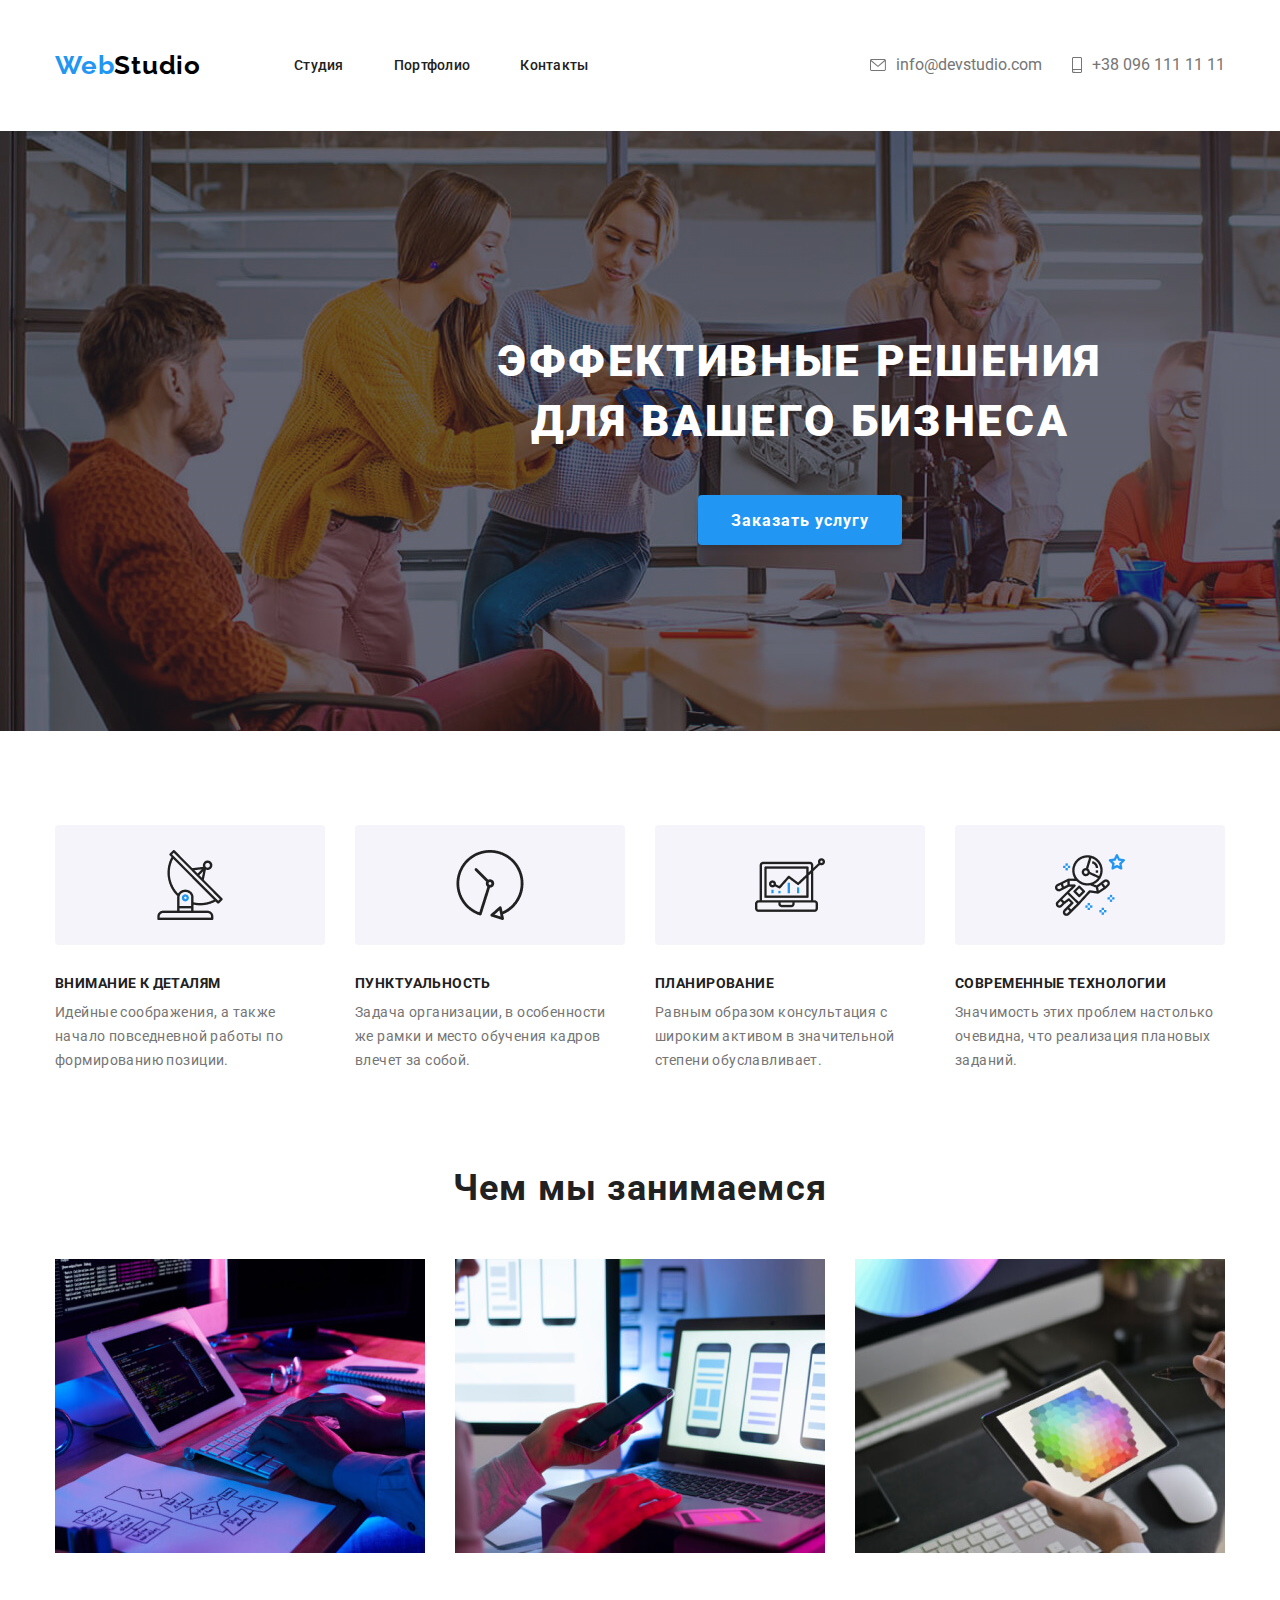
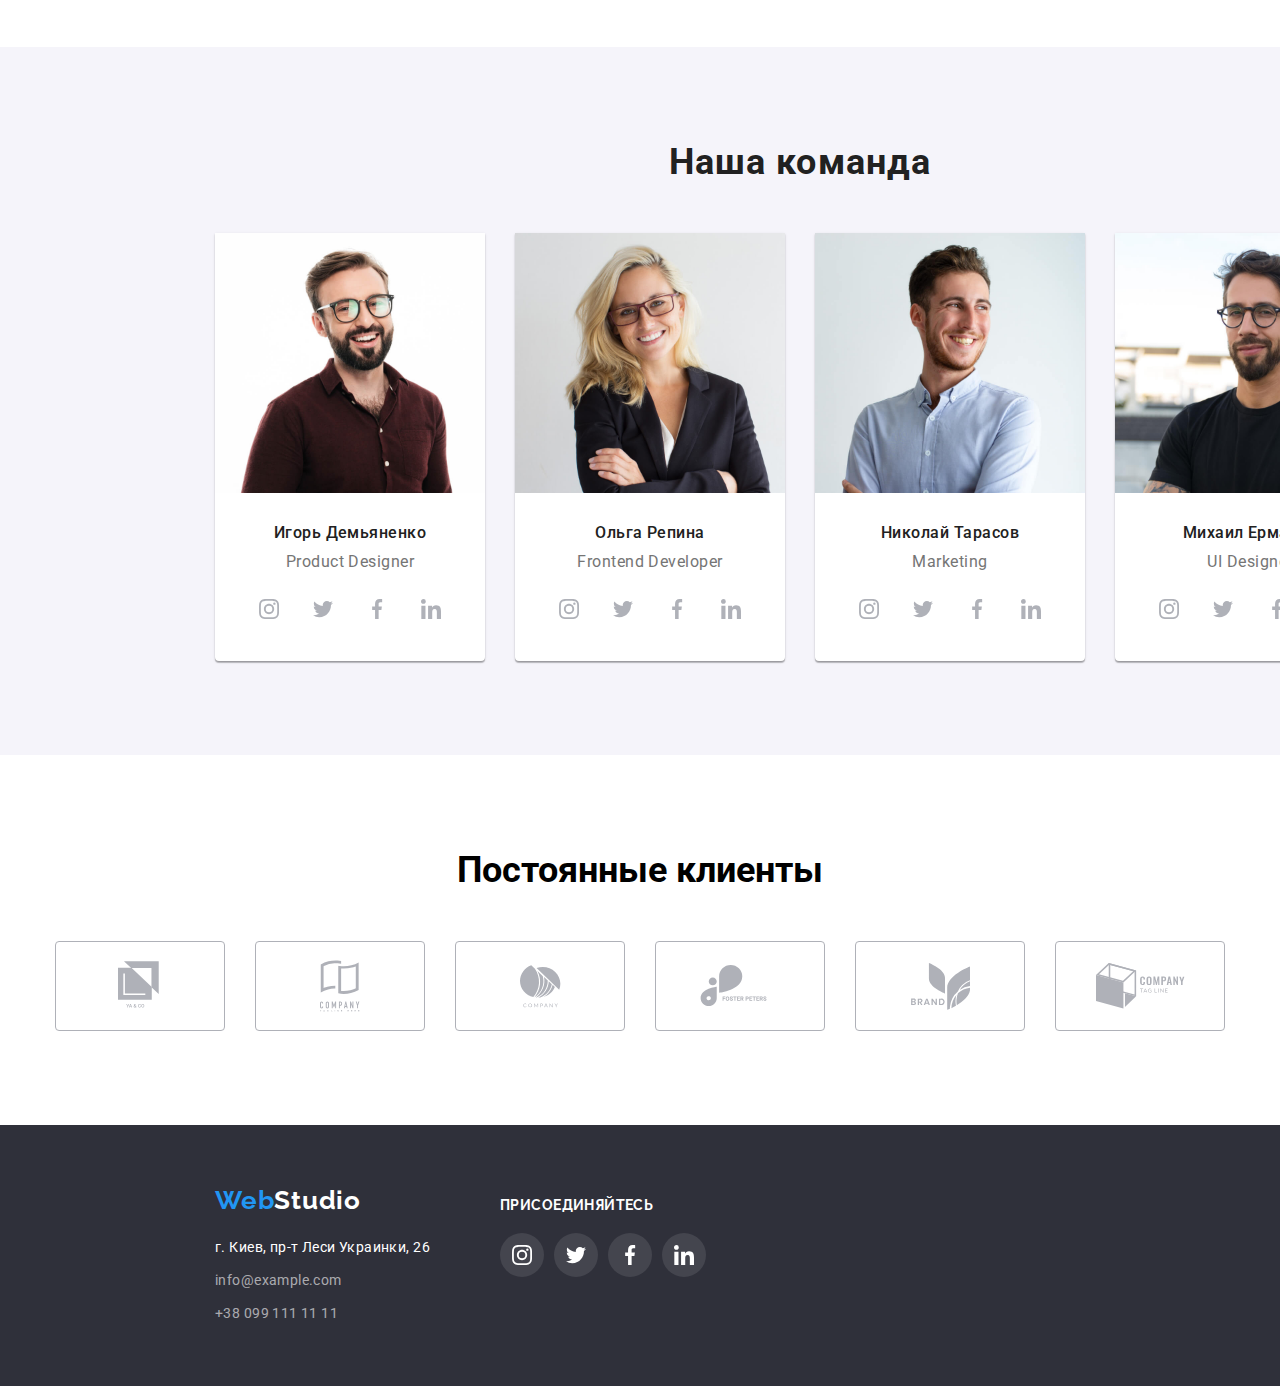
==== index.html @ 6aab523d "Добавляет дз 4" ====
<!DOCTYPE html>
<html lang="ru">
  <head>
    <meta charset="UTF-8" />
    <meta name="viewport" content="width=device-width, initial-scale=1.0" />
    <title>Веб студия</title>
    <link
      rel="stylesheet"
      href="https://cdnjs.cloudflare.com/ajax/libs/modern-normalize/1.0.0/modern-normalize.css"
    />
    <link
      href="https://fonts.googleapis.com/css2?family=Raleway:wght@700&family=Roboto:wght@400;500;900&display=swap"
      rel="stylesheet"
    />
    <link rel="stylesheet" href="./css/styles.css" />
  </head>
  <body>
    <!--Header-->
    <header class="header">
      <div class="container">
        <nav class="navigation">
          <a
            class="logo link"
            href="index.html"
            aria-label="логотип веб студии"
            lang="en"
            ><span class="logo-web">Web</span>Studio</a
          >
          <ul class="listnav list">
            <li class="navigation-list-item">
              <a class="header-link link" href="">Студия</a>
            </li>
            <li class="navigation-list-item">
              <a class="header-link link" href="./portfolio.html">Портфолио</a>
            </li>
            <li class="navigation-list-item">
              <a class="header-link link" href="">Контакты</a>
            </li>
          </ul>
        </nav>
        <ul class="contacts list">
          <li>
            <a
              class="header-contacts mail link"
              href="mailto:info@devstudio.com"
              ><svg width="16" height="12">
                <use href="./images/sprite.svg#icon-mail"></use>
              </svg>
              info@devstudio.com
            </a>
          </li>
          <li>
            <a class="header-contacts tel link" href="tel:+380961111111"
              ><svg width="10" height="16">
                <use href="./images/sprite.svg#icon-phone"></use>
              </svg>
              +38 096 111 11 11</a
            >
          </li>
        </ul>
      </div>
    </header>

    <!--Hero-->
    <main>
      <section class="hero-size hero-img hero-title container-for-all">
        <div class="container">
          <div class="hero-text">
            <h1 class="main-title">
              Эффективные решения<br />для вашего бизнеса
            </h1>
            <button class="btn" type="button">
              <span class="btn-text">Заказать услугу</span>
            </button>
          </div>
        </div>
      </section>
      <!--Advantages-->
      <section class="adv advantages-padding">
        <div class="container">
          <h2 hidden>Преимущества</h2>
          <ul class="list">
            <li class="adv-text antena">
              <h3 class="power-title">Внимание к деталям</h3>
              <p class="power-subtitle">
                Идейные соображения, а также начало повседневной работы по
                формированию позиции.
              </p>
            </li>
            <li class="adv-text clock">
              <h3 class="power-title">Пунктуальность</h3>
              <p class="power-subtitle">
                Задача организации, в особенности же рамки и место обучения
                кадров влечет за собой.
              </p>
            </li>
            <li class="adv-text diagram">
              <h3 class="power-title">Планирование</h3>
              <p class="power-subtitle">
                Равным образом консультация с широким активом в значительной
                степени обуславливает.
              </p>
            </li>
            <li class="adv-text astronaut">
              <h3 class="power-title">Современные технологии</h3>
              <p class="power-subtitle">
                Значимость этих проблем настолько очевидна, что реализация
                плановых заданий.
              </p>
            </li>
          </ul>
        </div>
      </section>
      <!--About us-->
      <section class="about-us about-us-padding">
        <div class="container">
          <h2 class="what-we-do">Чем мы занимаемся</h2>
          <!--Our team photos-->
          <ul class="list img-we-do">
            <li>
              <img
                src="./images/our-work/box1.jpg"
                alt="работник компании создает сайт"
                width="370"
                height="294"
              />
            </li>
            <li>
              <img
                src="./images/our-work/box2.jpg"
                alt="работник компании выбирает дизайн для мобильной версии"
                width="370"
                height="294"
              />
            </li>
            <li>
              <img
                src="./images/our-work/box3.jpg"
                alt="работник компании подбирает цвет в палитре"
                width="370"
                height="294"
              />
            </li>
          </ul>
        </div>
      </section>

      <!--Our team-->
      <section class="our-team-padding container-for-all">
        <div class="container">
          <h2 class="our-team">Наша команда</h2>
          <ul class="list">
            <li class="frame">
              <img
                src="./images/our-team/teamcard1.jpg"
                alt="фото Игоря Демьяненко"
                width="270"
                height="260"
              />
              <h3 class="name">Игорь Демьяненко</h3>
              <p class="position" lang="en">Product Designer</p>
              <ul class="social-links list">
                <li class="social-link-item">
                  <a
                    class="team-social-link link"
                    href=""
                    aria-label="instagram"
                  >
                    <svg width="20" height="20">
                      <use href="./images/sprite.svg#icon-instagram"></use>
                    </svg>
                  </a>
                </li>
                <li class="social-link-item">
                  <a class="team-social-link link" href="" aria-label="twitter">
                    <svg width="20" height="20">
                      <use href="./images/sprite.svg#icon-twitter"></use>
                    </svg>
                  </a>
                </li>
                <li class="social-link-item">
                  <a
                    class="team-social-link link"
                    href=""
                    aria-label="facebook"
                  >
                    <svg width="20" height="20">
                      <use href="./images/sprite.svg#icon-facebook"></use>
                    </svg>
                  </a>
                </li>
                <li class="social-link-item">
                  <a
                    class="team-social-link link"
                    href=""
                    aria-label="linkedin"
                  >
                    <svg width="20" height="20">
                      <use href="./images/sprite.svg#icon-linkedin"></use>
                    </svg>
                  </a>
                </li>
              </ul>
            </li>
            <li class="frame">
              <img
                src="./images/our-team/teamcard2.jpg"
                alt="Ольги Репиной"
                width="270"
                height="260"
              />
              <h3 class="name">Ольга Репина</h3>
              <p class="position" lang="en">Frontend Developer</p>
              <ul class="social-links list">
                <li class="social-link-item">
                  <a
                    class="team-social-link link"
                    href=""
                    aria-label="instagram"
                  >
                    <svg width="20" height="20">
                      <use href="./images/sprite.svg#icon-instagram"></use>
                    </svg>
                  </a>
                </li>
                <li class="social-link-item">
                  <a class="team-social-link link" href="" aria-label="twitter">
                    <svg width="20" height="20">
                      <use href="./images/sprite.svg#icon-twitter"></use>
                    </svg>
                  </a>
                </li>
                <li class="social-link-item">
                  <a
                    class="team-social-link link"
                    href=""
                    aria-label="facebook"
                  >
                    <svg width="20" height="20">
                      <use href="./images/sprite.svg#icon-facebook"></use>
                    </svg>
                  </a>
                </li>
                <li class="social-link-item">
                  <a
                    class="team-social-link link"
                    href=""
                    aria-label="linkedin"
                  >
                    <svg width="20" height="20">
                      <use href="./images/sprite.svg#icon-linkedin"></use>
                    </svg>
                  </a>
                </li>
              </ul>
            </li>
            <li class="frame">
              <img
                src="./images/our-team/teamcard3.jpg"
                alt="фото Николая Тарасова"
                width="270"
                height="260"
              />
              <h3 class="name">Николай Тарасов</h3>
              <p class="position" lang="en">Marketing</p>
              <ul class="social-links list">
                <li class="social-link-item">
                  <a
                    class="team-social-link link"
                    href=""
                    aria-label="instagram"
                  >
                    <svg width="20" height="20">
                      <use href="./images/sprite.svg#icon-instagram"></use>
                    </svg>
                  </a>
                </li>
                <li class="social-link-item">
                  <a class="team-social-link link" href="" aria-label="twitter">
                    <svg width="20" height="20">
                      <use href="./images/sprite.svg#icon-twitter"></use>
                    </svg>
                  </a>
                </li>
                <li class="social-link-item">
                  <a
                    class="team-social-link link"
                    href=""
                    aria-label="facebook"
                  >
                    <svg width="20" height="20">
                      <use href="./images/sprite.svg#icon-facebook"></use>
                    </svg>
                  </a>
                </li>
                <li class="social-link-item">
                  <a
                    class="team-social-link link"
                    href=""
                    aria-label="linkedin"
                  >
                    <svg width="20" height="20">
                      <use href="./images/sprite.svg#icon-linkedin"></use>
                    </svg>
                  </a>
                </li>
              </ul>
            </li>
            <li class="frame">
              <img
                src="./images/our-team/teamcard4.jpg"
                alt="фото Михаила Ермакова"
                width="270"
                height="260"
              />
              <h3 class="name">Михаил Ермаков</h3>
              <p class="position" lang="en">UI Designer</p>
              <ul class="social-links list">
                <li class="social-link-item">
                  <a
                    class="team-social-link link"
                    href=""
                    aria-label="instagram"
                  >
                    <svg width="20" height="20">
                      <use href="./images/sprite.svg#icon-instagram"></use>
                    </svg>
                  </a>
                </li>
                <li class="social-link-item">
                  <a class="team-social-link link" href="" aria-label="twitter">
                    <svg width="20" height="20">
                      <use href="./images/sprite.svg#icon-twitter"></use>
                    </svg>
                  </a>
                </li>
                <li class="social-link-item">
                  <a
                    class="team-social-link link"
                    href=""
                    aria-label="facebook"
                  >
                    <svg width="20" height="20">
                      <use href="./images/sprite.svg#icon-facebook"></use>
                    </svg>
                  </a>
                </li>
                <li class="social-link-item">
                  <a
                    class="team-social-link link"
                    href=""
                    aria-label="linkedin"
                  >
                    <svg width="20" height="20">
                      <use href="./images/sprite.svg#icon-linkedin"></use>
                    </svg>
                  </a>
                </li>
              </ul>
            </li>
          </ul>
        </div>
      </section>
      <!-- Our clients -->
      <section class="clients">
        <div class="container">
          <h2 class="title clients-title">Постоянные клиенты</h2>
          <ul class="clients-list list">
            <li class="clients-list-item">
              <a class="clients-logo-link" href="">
                <svg width="45" height="50">
                  <use href="./images/sprite.svg#icon-logo-yaco"></use>
                </svg>
              </a>
            </li>
            <li class="clients-list-item">
              <a class="clients-logo-link" href="">
                <svg width="40" height="52">
                  <use href="./images/sprite.svg#icon-logo-tagline-here"></use>
                </svg>
              </a>
            </li>
            <li class="clients-list-item">
              <a class="clients-logo-link" href="">
                <svg width="41" height="43">
                  <use href="./images/sprite.svg#icon-logo-company"></use>
                </svg>
              </a>
            </li>
            <li class="clients-list-item">
              <a class="clients-logo-link" href="">
                <svg width="80" height="42">
                  <use href="./images/sprite.svg#icon-logo-foster-peter"></use>
                </svg>
              </a>
            </li>
            <li class="clients-list-item">
              <a class="clients-logo-link" href="">
                <svg width="59" height="47">
                  <use href="./images/sprite.svg#icon-logo-brand"></use>
                </svg>
              </a>
            </li>
            <li class="clients-list-item">
              <a class="clients-logo-link" href="">
                <svg width="89" height="46">
                  <use href="./images/sprite.svg#icon-logo-tag-line"></use>
                </svg>
              </a>
            </li>
          </ul>
        </div>
      </section>
    </main>
    <!--Footer-Сontacts-->
    <footer class="footer container-for-all">
      <section class="footer-section footer-padding">
        <div class="container">
          <div class="footer-first">
            <h2 hidden>Контакты</h2>
            <div class="footer-logo-margin">
              <a
                class="link footer-logo"
                href="index.html"
                aria-label="логотип веб студии"
                lang="en"
                ><span class="footerlogo-web">Web</span>Studio</a
              >
            </div>
            <address>
              <ul class="list">
                <li class="address-margin">
                  <a
                    class="link street"
                    href="https://goo.gl/maps/fiabQLBE6Hv75SHZ6"
                    target="blank"
                    ><span class="stereet"
                      >г. Киев, пр-т Леси Украинки, 26</span
                    ></a
                  >
                </li>
                <li class="adress-margin">
                  <a class="footer-links link" href="mailto:info@example.com"
                    >info@example.com</a
                  >
                </li>
                <li class="adress-margin">
                  <a class="footer-links link" href="tel:+380991111111"
                    >+38 099 111 11 11</a
                  >
                </li>
              </ul>
            </address>
          </div>
          <div class="footer-social-links">
            <p>присоединяйтесь</p>
            <ul class="goin-social-links list">
              <li class="social-link-item">
                <a
                  class="footer-social-link link"
                  href=""
                  aria-label="instagram"
                >
                  <svg width="20" height="20">
                    <use href="./images/sprite.svg#icon-instagram"></use>
                  </svg>
                </a>
              </li>
              <li class="social-link-item">
                <a class="footer-social-link link" href="" aria-label="twitter">
                  <svg width="20" height="20">
                    <use href="./images/sprite.svg#icon-twitter"></use>
                  </svg>
                </a>
              </li>
              <li class="social-link-item">
                <a
                  class="footer-social-link link"
                  href=""
                  aria-label="facebook"
                >
                  <svg width="20" height="20">
                    <use href="./images/sprite.svg#icon-facebook"></use>
                  </svg>
                </a>
              </li>
              <li class="social-link-item">
                <a
                  class="footer-social-link link"
                  href=""
                  aria-label="linkedin"
                >
                  <svg width="20" height="20">
                    <use href="./images/sprite.svg#icon-linkedin"></use>
                  </svg>
                </a>
              </li>
            </ul>
          </div>
        </div>
      </section>
    </footer>
  </body>
</html>
---- css/styles.css ----
:root {
  --main-font: "Roboto", sans-serif;
  --main-text-color: #212121;
  --web-word-color: #2196f3;
  --studio-word-color: #000000;
  --header-link-hover-f-a: #2196f3;
  --filter-hover-f-a: #ffffff;
}
*,
*::before,
*::after {
  margin: 0;
  padding: 0;
}
body {
  font-family: var(--main-font);
  font-style: normal;
}
img {
  display: block;
}
.link {
  text-decoration: none;
}
.list {
  list-style: none;
  font-style: normal;
}
.container {
  width: 1200px;
  padding: 0 15px;
  margin: 0 auto;
}
.container-for-all{
  width: 1600px;
  margin: 0 auto;
}
/*  ============ HEADER  ============ */
.header {
  padding: 24px 0 25px;
}

.header .container {
  display: flex;
  align-items: center;
}
.navigation {
  display: flex;
  align-items: center;
}
.header .contacts {
  display: flex;
  margin-left: auto;
}

.header .contacts .mail {
  margin-right: 30px;
}

.header-link {
  font-weight: 500;
  font-size: 14px;
  line-height: 1.143;
  letter-spacing: 0.02em;
  color: var(--main-text-color);
}

.logo {
  margin-right: 93px;

  font-family: Raleway;
  font-weight: 700;
  font-size: 26px;
  line-height: 1.192;
  letter-spacing: 0.03em;
  color: var(--studio-word-color);
}
.logo-web {
  color: var(--web-word-color);
}
.navigation-list-item:not(:last-child) {
  margin-right: 50px;
}
.header-contacts > svg {
  margin-right: 10px;
  fill: #757575;
}

.listnav {
  display: flex;
  font-weight: 500;
  font-size: 14px;
  line-height: 1.142;
  letter-spacing: 0.02em;
}
.contacts {
  display: flex;
}
.header-link:hover,
.header-link:focus {
  color: var(--header-link-hover-f-a);
}
.header-contacts {
  color: #757575;
}
.header-contacts > svg {
  fill: #757575;
}
.header-contacts:hover > svg {
  fill: var(--header-link-hover-f-a);
}
.header .tel,
.header .mail {
  display: flex;
  align-items: center;
  padding-top: 32px;
  padding-bottom: 32px;
}
.header-contacts:hover,
.header-contacts:focus,
.header-contacts:active {
  color: var(--header-link-hover-f-a);
}

/*  ============ END HEADER  ============ */
/*  ============ HERO  ============ */

.hero-text {
  padding: 200px 0;
}

.hero-title {
  font-weight: 900;
  font-size: 44px;
  line-height: 1.364;
  text-align: center;
  letter-spacing: 0.06em;
  text-transform: uppercase;
  color: #ffffff;
}
.hero-img {
  background-color: #c4c4c4;
  text-align: center;
  background-image: linear-gradient(
      rgba(47, 48, 58, 0.4),
      rgba(47, 48, 58, 0.4)
    ),
    url(../images/hero/hero.jpg);
background-repeat: no-repeat;
background-position: center;
background-size: auto auto;
}
.hero-size{
width: 1600px;
height: 600px;
}
 .hero-title .btn {
  font-weight: 700;
  font-size:16px;
  line-height: 1.875;
  letter-spacing:0.06em;
  color: #ffffff;

  padding: 10px 32px;
  min-width: 200px;
  height: 50px;
  left: 700px;
  top: 430px;
  background: rgba(33, 150, 243, 1);
  box-shadow: 0px 4px 4px rgba(0, 0, 0, 0.15);
  border: 1px solid transparent;
  border-radius: 4px;
}
.main-title{
margin-bottom: 30px;
font-weight: 900;
font-size: 44px;
line-height: 1.364;
text-align: center;
letter-spacing: 0.06em;
text-transform: uppercase;
color: #FFFFFF;
}

/*  ============ END HERO  ============ */

/*  ============ Advantages "Power"============ */
.adv-text::before {
  content: "";
  display: block;
  background-color: #f5f4fa;
  width: 270px;
  height: 120px;
  left: 515px
  top: 774px;
  border-radius: 4px;}

.antena::before{
  content:"";
  background-image: url(../images/advantages/antena.png);
  background-repeat: no-repeat;
  background-position:  center;
}
.clock::before{
  content:"";
  background-image: url(../images/advantages/clock.png);
  background-repeat: no-repeat;
  background-position:  center;
}
.diagram::before{
  content:"";
  background-image: url(../images/advantages/diagram.png);
  background-repeat: no-repeat;
  background-position:  center;
}
.astronaut::before{
  content:"";
  background-image: url(../images/advantages/astronaut.png);
  background-repeat: no-repeat;
  background-position:  center;
}


.advantages-padding {
  padding-top: 94px;
}
.adv .list {
  display: flex;
  justify-content: space-between;
}

.power-title {
  margin-top:30px;
  font-weight: 700;
  font-size: 14px;
  line-height: 1.143;
  letter-spacing: 0.03em;
  text-transform: uppercase;
  color: var(--main-text-color);
}
.power-subtitle {
  width: 270px;

  margin-top: 10px;
  font-weight: 400;
  font-size: 14px;
  line-height: 1.714;
  letter-spacing: 0.03em;
  color: #757575;
}
/*  ============ End Advantages "Power" ============ */

/*  ============ About us ============ */
.about-us-padding {
  padding-top: 94px;
  padding-bottom: 94px;
}

.what-we-do {
  margin-bottom: 50px;

  font-weight: 700;
  font-size: 36px;
  line-height: 1.167;
  text-align: center;
  letter-spacing: 0.03em;
  color: var(--main-text-color);
}
.img-we-do {
  display: flex;
  justify-content: space-between;
}
/*  ============ End About us ============ */

/*  ============ Our team ============ */
.social-links{
margin:16px 32px 30px 32px;
}
.team-social-link {
  display: flex;
  justify-content: center;
  width: 44px;
  height: 44px;
  border-radius: 50%;
}

.team-social-link:hover {
  background-color:  #2196f3;
}

.team-social-link > svg {
  align-self: center;
  fill: #afb1b8;
}

.team-social-link:hover > svg {
  fill: #ffffff;
}
.our-team-padding {
  padding-top: 94px;
  padding-bottom: 94px;
  background-color: #F5F4FA;
}
.our-team-padding .list {
  display: flex;
  justify-content: space-between;
}

.frame {
  width: 270px;
  height: 428px;
  background: #ffffff;
  box-shadow: 0px 1px 3px rgba(0, 0, 0, 0.12), 0px 1px 1px rgba(0, 0, 0, 0.14),
  0px 2px 1px rgba(0, 0, 0, 0.2);
  border-radius: 0px 0px 4px 4px; */
}
.our-team {
  margin-bottom: 50px;

  font-weight: 700;
  font-size: 36px;
  line-height: 1.167;
  text-align: center;
  letter-spacing: 0.03em;
  color: var(--main-text-color);
}
.name {
  margin-top: 30px;

  font-weight: 500;
  font-size: 16px;
  line-height: 1.188;
  text-align: center;
  letter-spacing: 0.03em;
  color: #212121;
}
.position {
  margin-top: 10px;

  font-weight: 400;
  font-size: 16px;
  line-height: 1.188;
  text-align: center;
  letter-spacing: 0.03em;
  color: #757575;
}
/*  ============ End Our team ============ */

/* =============== CLIENTS ===================== */
.clients {
  padding-top: 94px;
  padding-bottom: 94px;
}

.clients-title {
  margin-top: 0;
  margin-bottom: 50px;
  text-align: center;
  font-family: Roboto;
font-size: 36px;
font-weight: 700;
line-height: 1.167;
letter-spacing: 0,03em;
text-align: center;

}

.clients-list {
  display: flex;
}

.clients-list-item:not(:last-child) {
  margin-right: 30px;
}

.clients-logo-link {
  display: flex;
  justify-content: center;
  width: 170px;
  height: 90px;
  border: 1px solid #afb1b8;
  box-sizing: border-box;
  border-radius: 4px;
}

.clients-logo-link:hover {
  border-color: #2196f3;
}

.clients-logo-link > svg {
  align-self: center;
  fill: #afb1b8;
}

.clients-logo-link:hover > svg {
  fill: #2196f3;
}
/* =============== END CLIENTS ===================== */


/*  ============ FOOTER CONTACTS  ============ */
.footer .container{
  display: flex;
}
.footer {
  background: #2f303a;
}
.footer-padding {
  padding: 60px 0;
}
.footer-logo-margin {
  margin-bottom: 20px;
}

.footer-logo {
  font-family: Raleway;
  font-weight: 700;
  font-size: 26px;
  line-height: 1.192;
  letter-spacing: 0.03em;
  color: #ffffff;
}

.footerlogo-web {
  color: var(--web-word-color);
}

.footer-links {
  display: inline-block;
  margin-top: 9px;

  font-weight: 400;
  font-size: 14px;
  line-height: 1.714;
  letter-spacing: 0.03em;
  color: rgba(255, 255, 255, 0.6);
}
.street {
  font-weight: 400;
  font-size: 14px;
  line-height: 1.714;
  letter-spacing: 0.03em;
  color: #ffffff;
}

.footer-first{
  margin-right: 70px;;
}
.goin-social-links{
  display: flex;
}
.social-link-item:not(:last-child){
  margin-right: 10px;
}
.footer-social-links > p {
  margin-top: 12px;
  margin-bottom: 20px;
  color: #ffffff;
  font-family: Raleway, sans-serif;
  font-weight: bold;
  font-size: 14px;
  line-height: 1.143;
  letter-spacing: 0.03em;
  text-transform: uppercase;
}

.footer-social-link {
  display: flex;
  justify-content: center;
  width: 44px;
  height: 44px;
  background-color: rgba(255, 255, 255, 0.1);
  border-radius: 50%;
}

.footer-social-link:hover {
  background-color: #2196f3;
}

.footer-social-link > svg {
  align-self: center;
  fill:#ffffff;

}
  



/*  ============ END FOOTER CONTACTS  ============ */

/*  ============ main content portfolio page  ============ */

.portfolio-filter .filter-items {
  display: flex;
}
.filter-items {
  padding: 94px 280px 50px;
  justify-content: space-between;
}

.filter-items:not(:last-child) {
  margin-right: 8px;
}

.filter {
  padding: 6px 22px;

  font-weight: 500;
  font-size: 16px;
  line-height: 1.625;
  text-align: center;
  letter-spacing: 0.03em;
  color: var(--main-text-color);
  min-width: 128px;
  height: 38px;
  background: #f5f4fa;
  border-radius: 4px;
}
.filter:hover,
.filter:focus,
.filter:active {
  color: var(--filter-hover-f-a);
  min-width: 73px;
  height: 38px;
  background: #2196f3;
  box-shadow: 0px 3px 1px rgba(0, 0, 0, 0.1), 0px 1px 2px rgba(0, 0, 0, 0.08),
    0px 2px 2px rgba(0, 0, 0, 0.12);
  border-radius: 4px;
}

.portfolio-preview {
  padding-bottom: 94px;
}
.preview-list {
  display: flex;
  flex-wrap: wrap;
  justify-content: space-between;
}
.text-portfolio {
  padding: 20px 24px;
  background: #ffffff;
  border-width: 0px 1px 1px 1px;
  border-style: solid;
  border-color: #eeeeee;
}
.project-name {
  margin-bottom: 4px;
}
.item-portfolio {
  margin-bottom: 30px;
  width: 370px;
  height: 404px;
}
.item-portfolio:hover {
  box-shadow: 0px 1px 1px rgba(0, 0, 0, 0.12), 0px 4px 4px rgba(0, 0, 0, 0.06),
    1px 4px 6px rgba(0, 0, 0, 0.16);
}
.preview-list .project-name {
  font-weight: 700;
  font-size: 18px;
  line-height: 2;
  letter-spacing: 0.06em;
  color: var(--main-text-color);
}
.project-type {
  font-weight: 400;
  font-size: 16px;
  line-height: 1.875;
  letter-spacing: 0.03em;
  color: #757575;
}
/*  ============end  main content portfolio page  ============ */
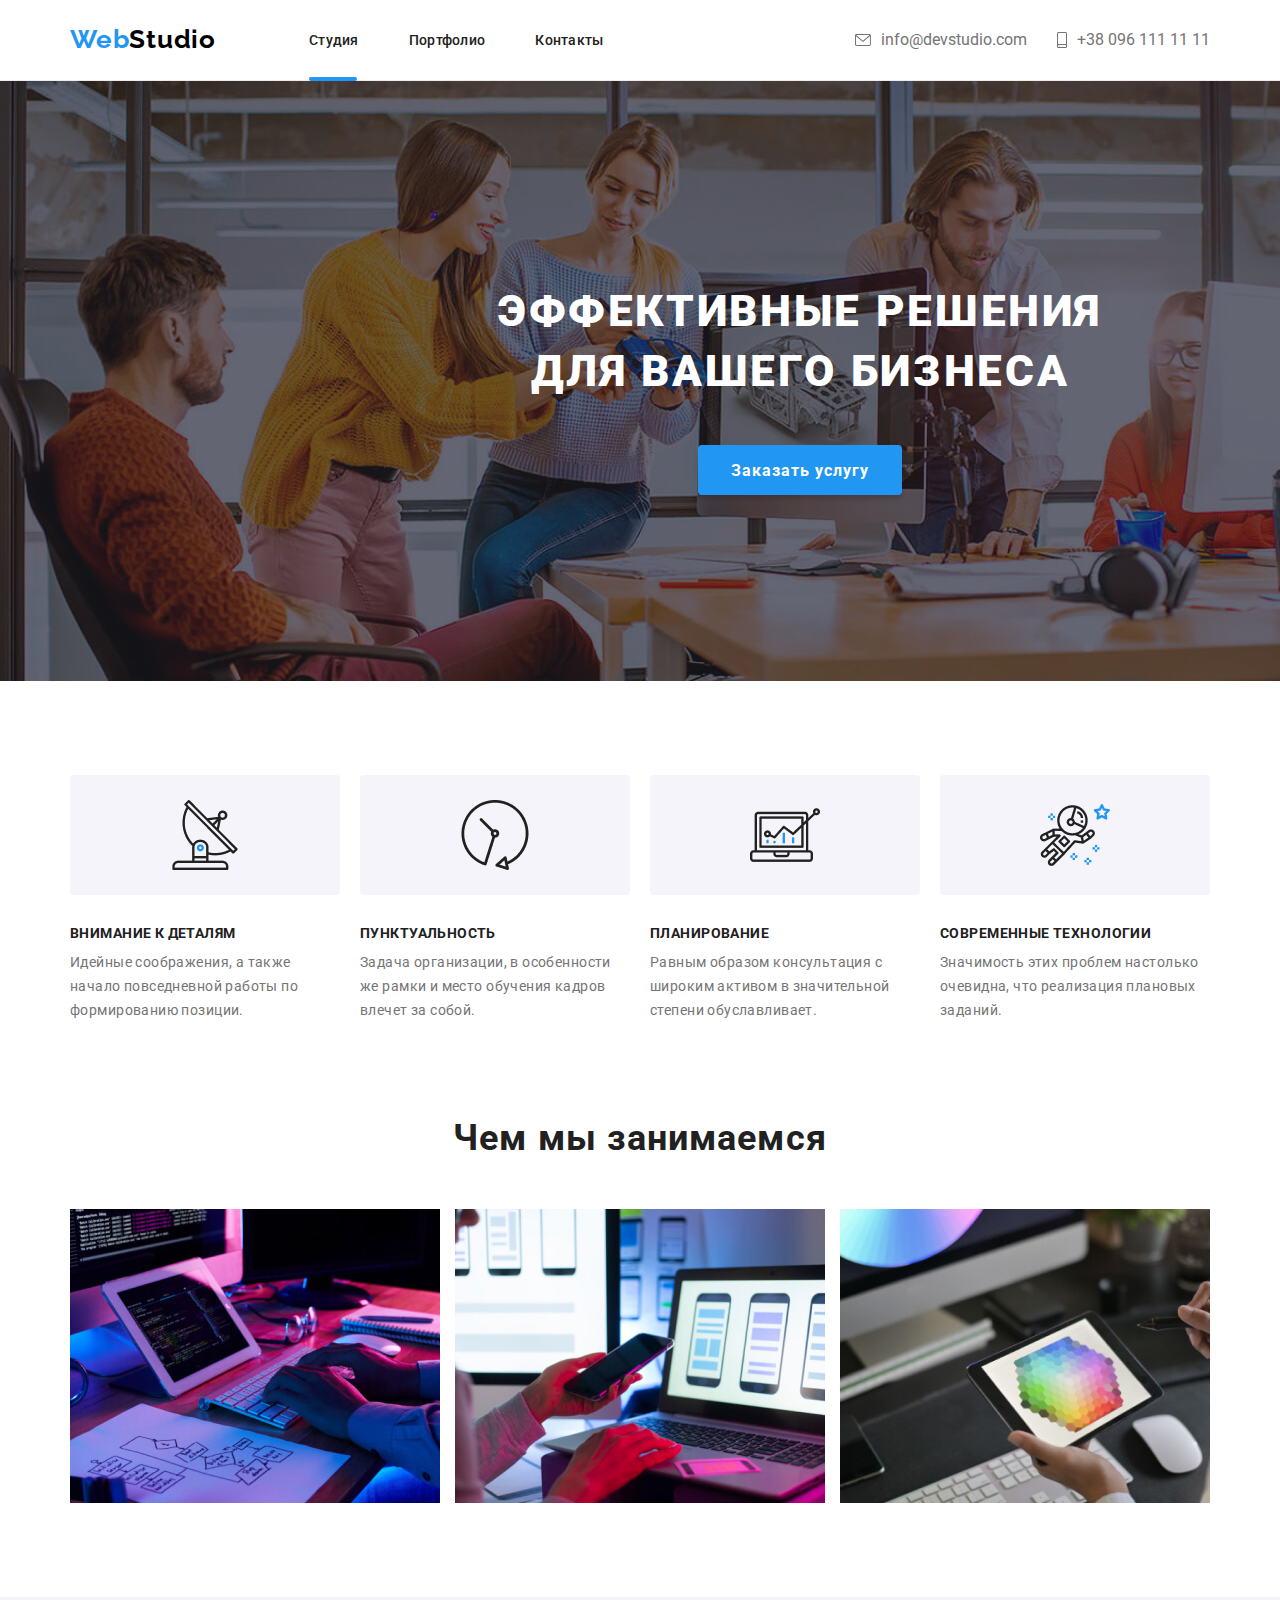
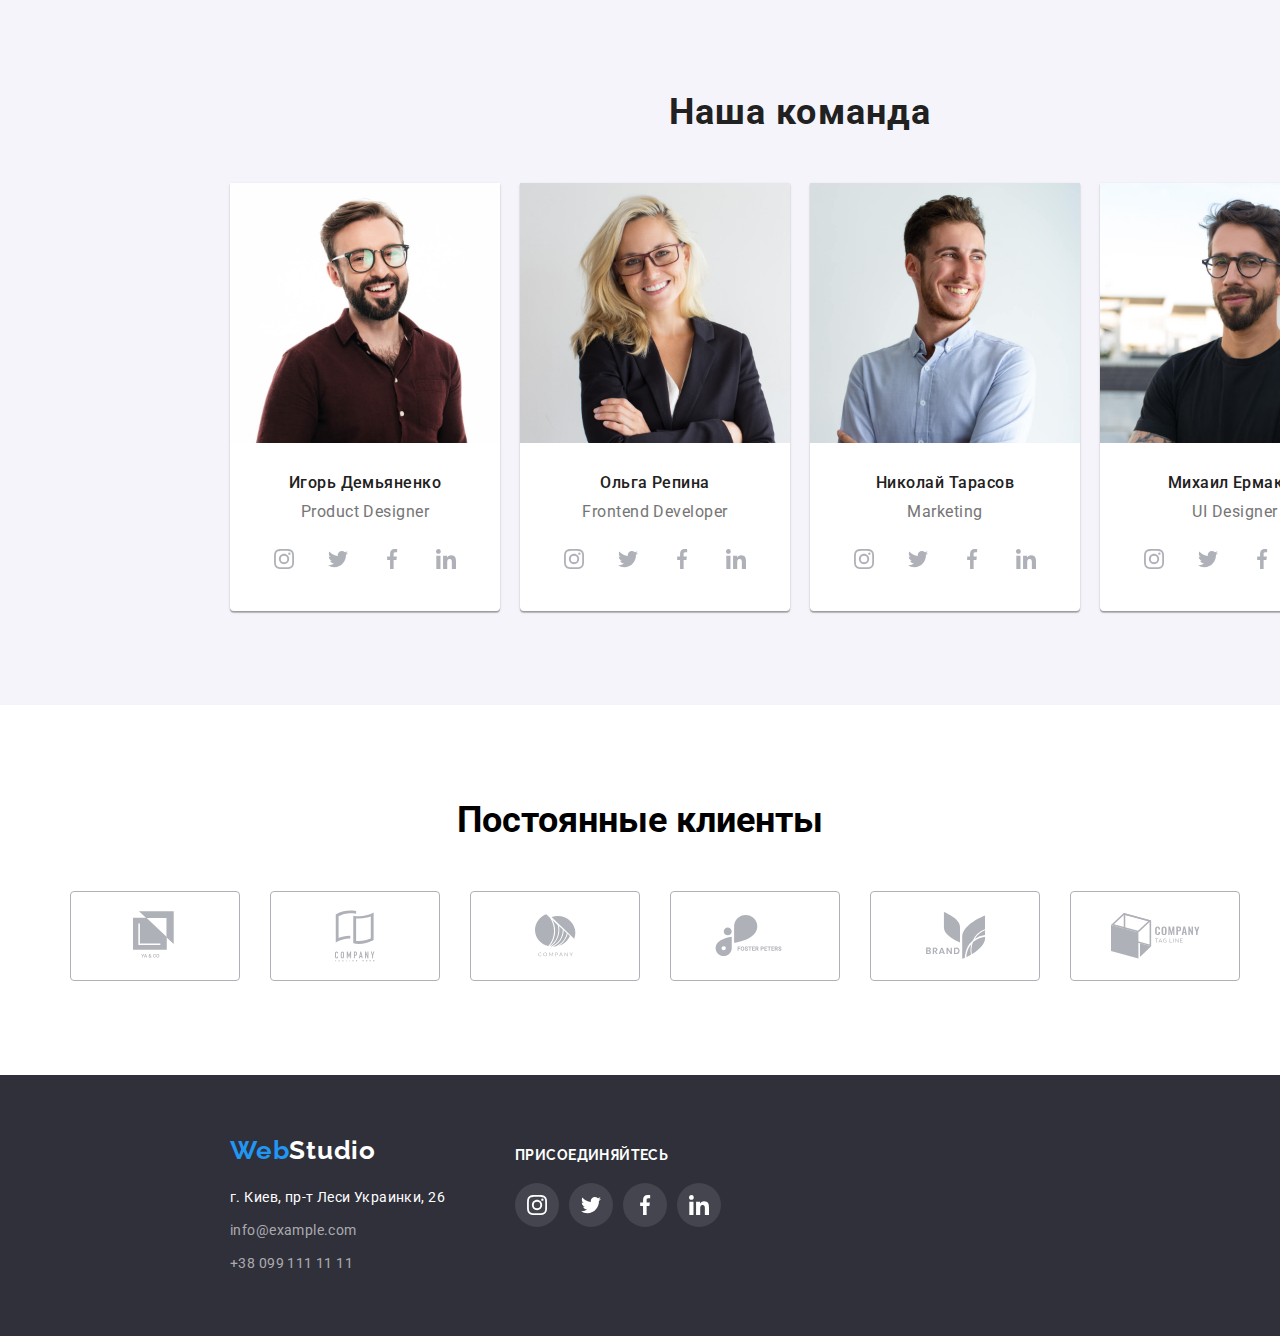
==== commit 1d5b0e4f: "Добавляет псевдоэлемент и бордер в хедере" ====
--- a/index.html
+++ b/index.html
@@ -27,8 +27,8 @@
             ><span class="logo-web">Web</span>Studio</a
           >
           <ul class="listnav list">
-            <li class="navigation-list-item">
-              <a class="header-link link" href="">Студия</a>
+            <li class="navigation-list-item studio">
+              <a class="header-link link " href="">Студия</a>
             </li>
             <li class="navigation-list-item">
               <a class="header-link link" href="./portfolio.html">Портфолио</a>
--- a/css/styles.css
+++ b/css/styles.css
@@ -27,7 +27,7 @@
   font-style: normal;
 }
 .container {
-  width: 1200px;
+  width: 1170px;
   padding: 0 15px;
   margin: 0 auto;
 }
@@ -36,13 +36,22 @@
   margin: 0 auto;
 }
 /*  ============ HEADER  ============ */
-.header {
-  padding: 24px 0 25px;
-}
-
+/* .header {
+  padding-top: 24px; 
+  padding-bottom:25px;
+} */
+
+.logo{
+  padding-top: 24px; 
+  padding-bottom:25px;
+}
+.header{
+border-bottom:1px solid #ECECEC; 
+}
 .header .container {
   display: flex;
   align-items: center;
+  
 }
 .navigation {
   display: flex;
@@ -52,19 +61,18 @@
   display: flex;
   margin-left: auto;
 }
-
 .header .contacts .mail {
   margin-right: 30px;
 }
-
 .header-link {
   font-weight: 500;
   font-size: 14px;
   line-height: 1.143;
   letter-spacing: 0.02em;
   color: var(--main-text-color);
-}
-
+  padding-top:32px;
+  padding-bottom:32px;
+}
 .logo {
   margin-right: 93px;
 
@@ -74,18 +82,44 @@
   line-height: 1.192;
   letter-spacing: 0.03em;
   color: var(--studio-word-color);
+  /* padding:24px 0px 25px; */
 }
 .logo-web {
   color: var(--web-word-color);
 }
 .navigation-list-item:not(:last-child) {
   margin-right: 50px;
+}
+ 
+.navigation-list-item{
+font-family: Roboto;
+font-style: 400;
+font-weight: 500;
+font-size: 14px;
+line-height: 1.142;
+letter-spacing: 0.02em;
+color: #212121;
+}
+.listnav{
+  position: relative;
+  padding-top:32px;
+  padding-bottom:32px;
+}
+.studio::after{
+content:"";
+display: block;
+position: absolute;
+left:0;
+bottom:-1px;
+width: 48px;
+height: 4px;
+background: #2196F3;
+border-radius: 2px;
 }
 .header-contacts > svg {
   margin-right: 10px;
   fill: #757575;
 }
-
 .listnav {
   display: flex;
   font-weight: 500;
@@ -113,8 +147,8 @@
 .header .mail {
   display: flex;
   align-items: center;
-  padding-top: 32px;
-  padding-bottom: 32px;
+  /* padding-top: 32px;
+  padding-bottom: 32px; */
 }
 .header-contacts:hover,
 .header-contacts:focus,
@@ -154,6 +188,17 @@
 width: 1600px;
 height: 600px;
 }
+.main-title{
+margin-bottom: 30px;
+font-weight: 900;
+font-size: 44px;
+line-height: 1.364;
+text-align: center;
+letter-spacing: 0.06em;
+text-transform: uppercase;
+color: #FFFFFF;
+}
+
  .hero-title .btn {
   font-weight: 700;
   font-size:16px;
@@ -170,16 +215,6 @@
   box-shadow: 0px 4px 4px rgba(0, 0, 0, 0.15);
   border: 1px solid transparent;
   border-radius: 4px;
-}
-.main-title{
-margin-bottom: 30px;
-font-weight: 900;
-font-size: 44px;
-line-height: 1.364;
-text-align: center;
-letter-spacing: 0.06em;
-text-transform: uppercase;
-color: #FFFFFF;
 }
 
 /*  ============ END HERO  ============ */
@@ -489,7 +524,16 @@
 /*  ============ END FOOTER CONTACTS  ============ */
 
 /*  ============ main content portfolio page  ============ */
-
+.portfolio::after{
+content:"";
+display: block;
+position: absolute;
+bottom:-1px;
+width: 78px;
+height: 4px;
+background: #2196F3;
+border-radius: 2px;
+}
 .portfolio-filter .filter-items {
   display: flex;
 }
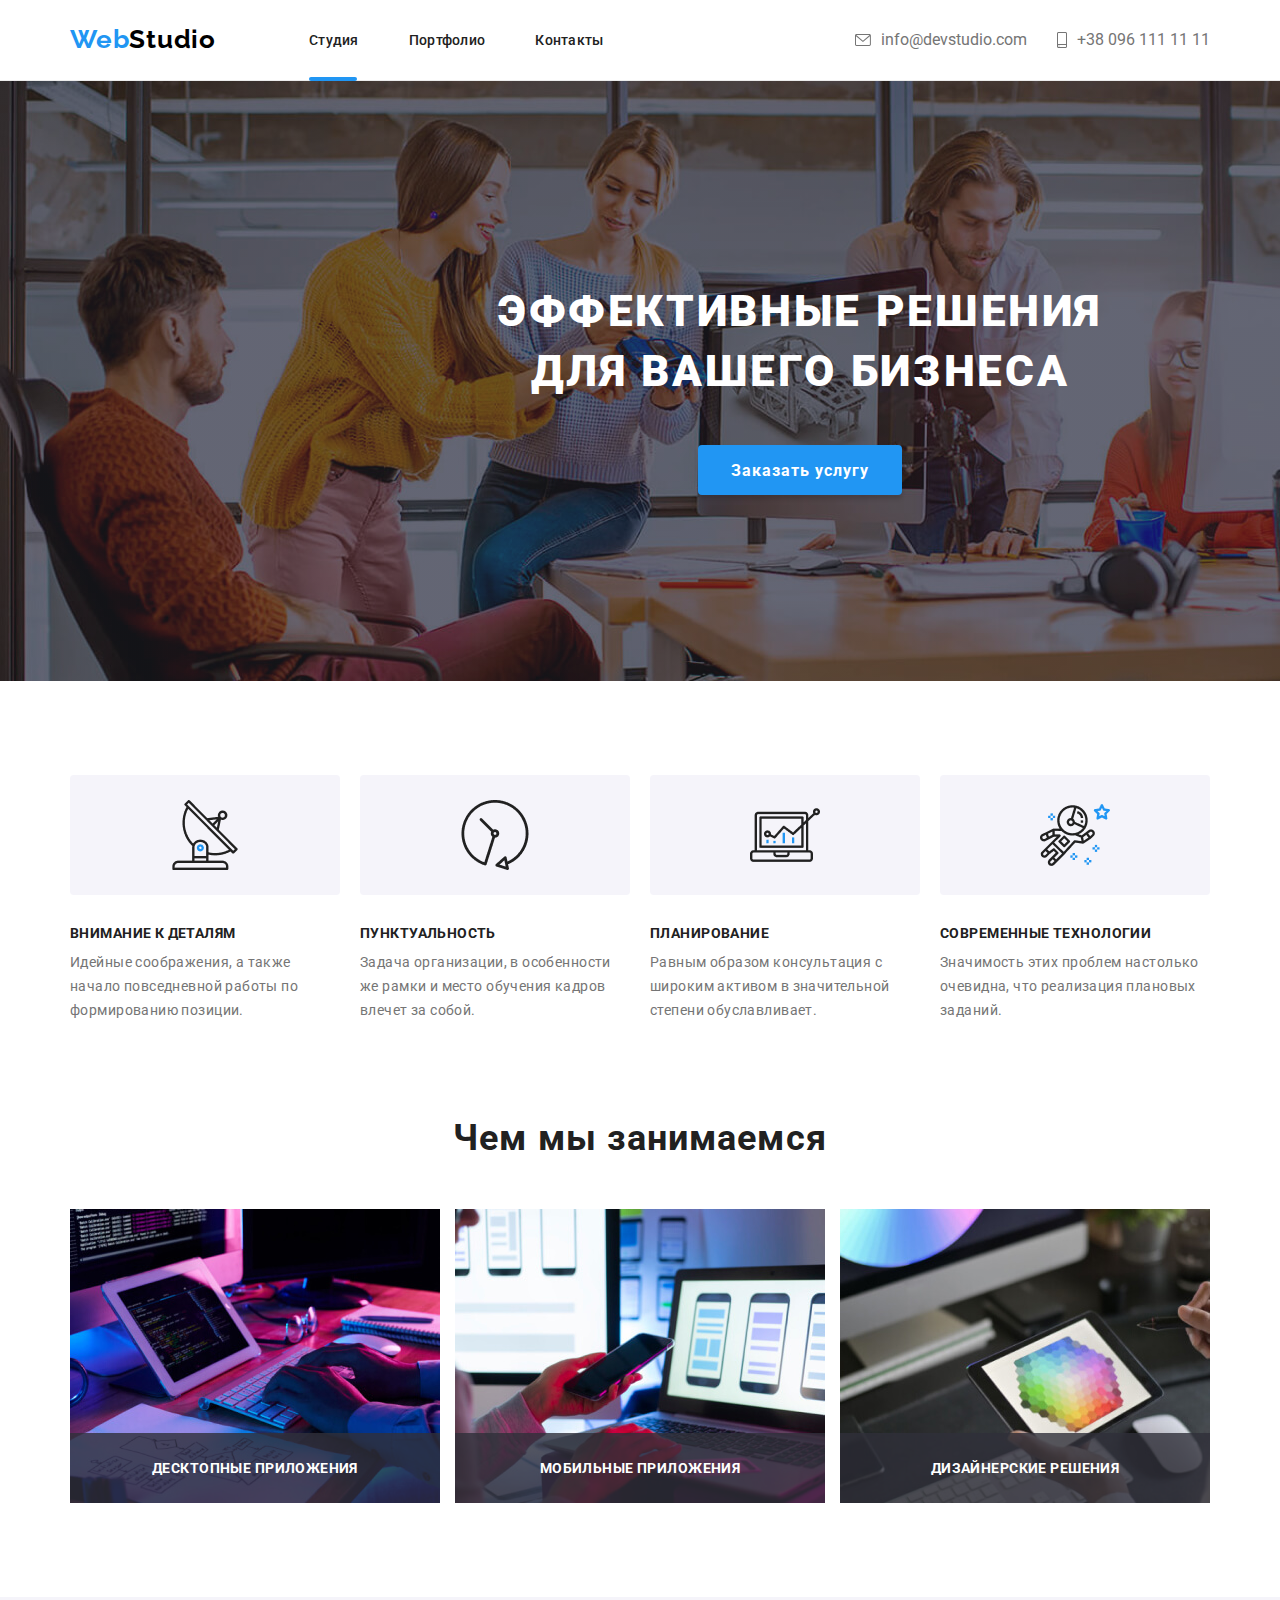
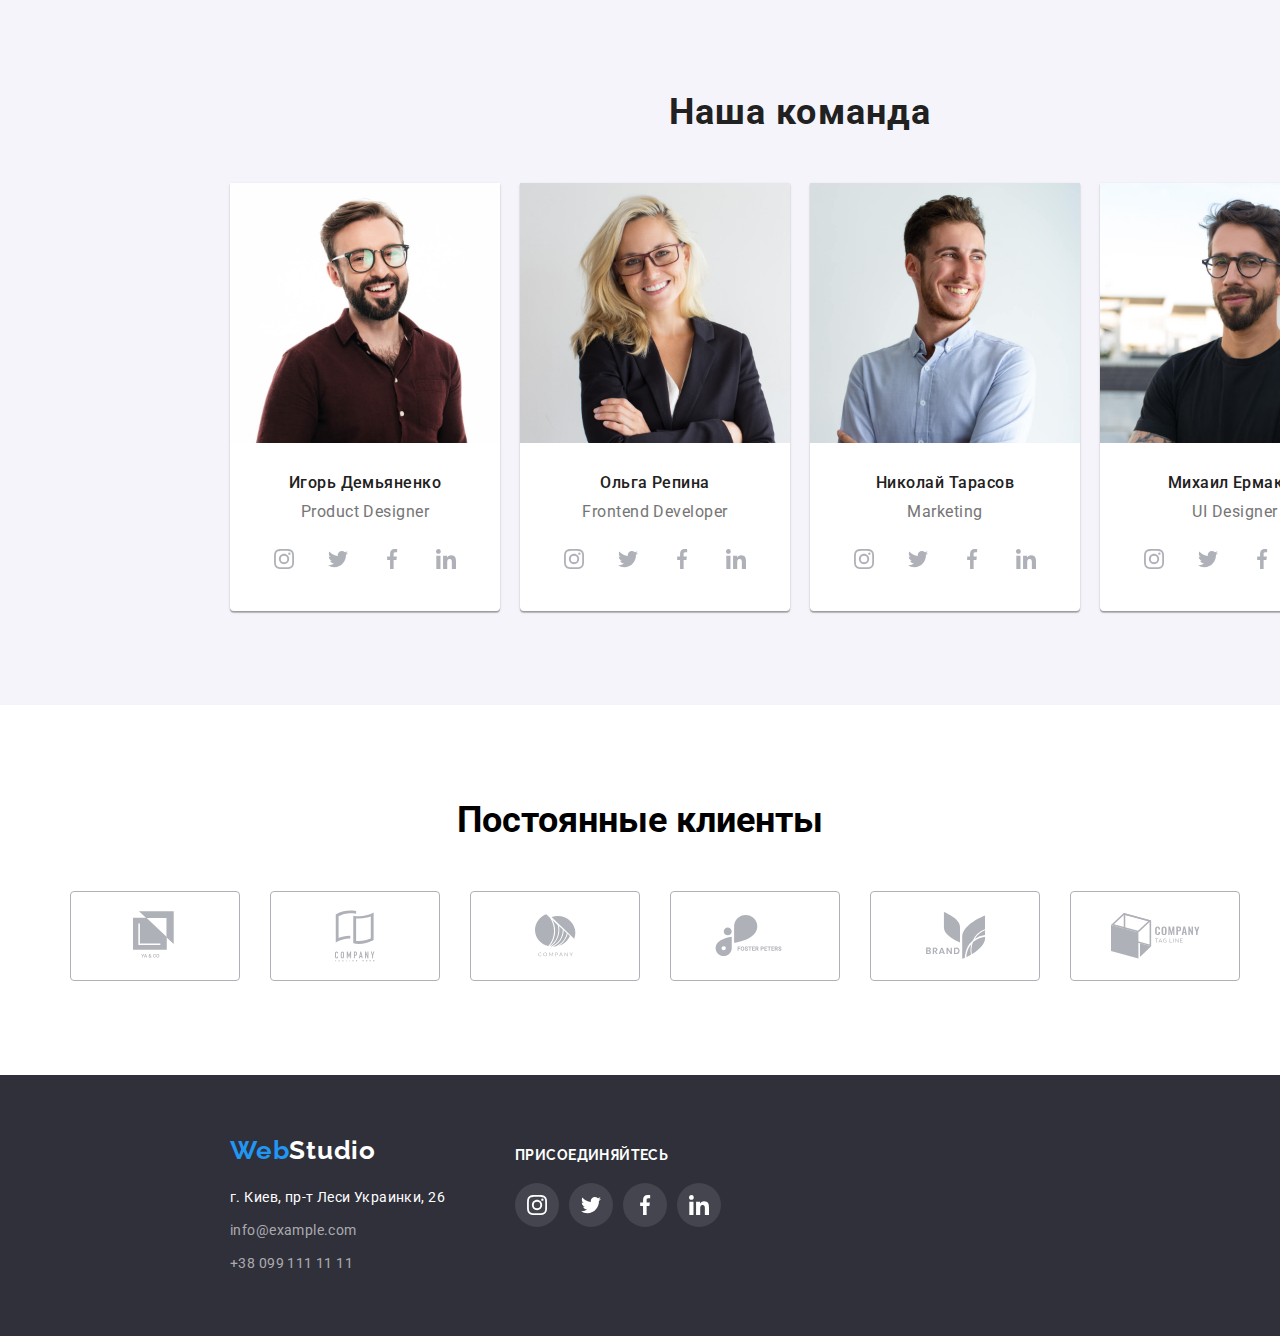
==== commit dc77fdb2: "Добавляет на секцию "Чем мы занимаемся" текст и фон" ====
--- a/index.html
+++ b/index.html
@@ -115,31 +115,33 @@
       <section class="about-us about-us-padding">
         <div class="container">
           <h2 class="what-we-do">Чем мы занимаемся</h2>
-          <!--Our team photos-->
           <ul class="list img-we-do">
-            <li>
-              <img
+            <li class="img-us">
+              <img class="photo-we-do"
                 src="./images/our-work/box1.jpg"
                 alt="работник компании создает сайт"
                 width="370"
                 height="294"
               />
-            </li>
-            <li>
-              <img
+              <p class="we-do-text">Десктопные приложения</p>
+            </li>
+            <li class="img-us">
+              <img class="photo-we-do"
                 src="./images/our-work/box2.jpg"
                 alt="работник компании выбирает дизайн для мобильной версии"
                 width="370"
                 height="294"
               />
-            </li>
-            <li>
-              <img
+              <p class="we-do-text">Мобильные приложения</p>
+            </li>
+            <li class="img-us">
+              <img class="photo-we-do"
                 src="./images/our-work/box3.jpg"
                 alt="работник компании подбирает цвет в палитре"
                 width="370"
                 height="294"
               />
+              <p class="we-do-text">Дизайнерские решения</p>
             </li>
           </ul>
         </div>
--- a/css/styles.css
+++ b/css/styles.css
@@ -286,6 +286,31 @@
 /*  ============ End Advantages "Power" ============ */
 
 /*  ============ About us ============ */
+
+.img-us{
+  position: relative;
+}
+.we-do-text{
+position: absolute;
+bottom:0px;
+
+padding:27px 0 27px;
+
+font-family:var(--main-font);
+font-weight:700;
+
+font-size: 14px;
+line-height: 1.143;
+text-align: center;
+letter-spacing: 0.03em;
+text-transform: uppercase;
+color: #FFFFFF;
+
+width: 370px;
+height: 70px;
+background: rgba(47, 48, 58, 0.8);
+}
+
 .about-us-padding {
   padding-top: 94px;
   padding-bottom: 94px;
